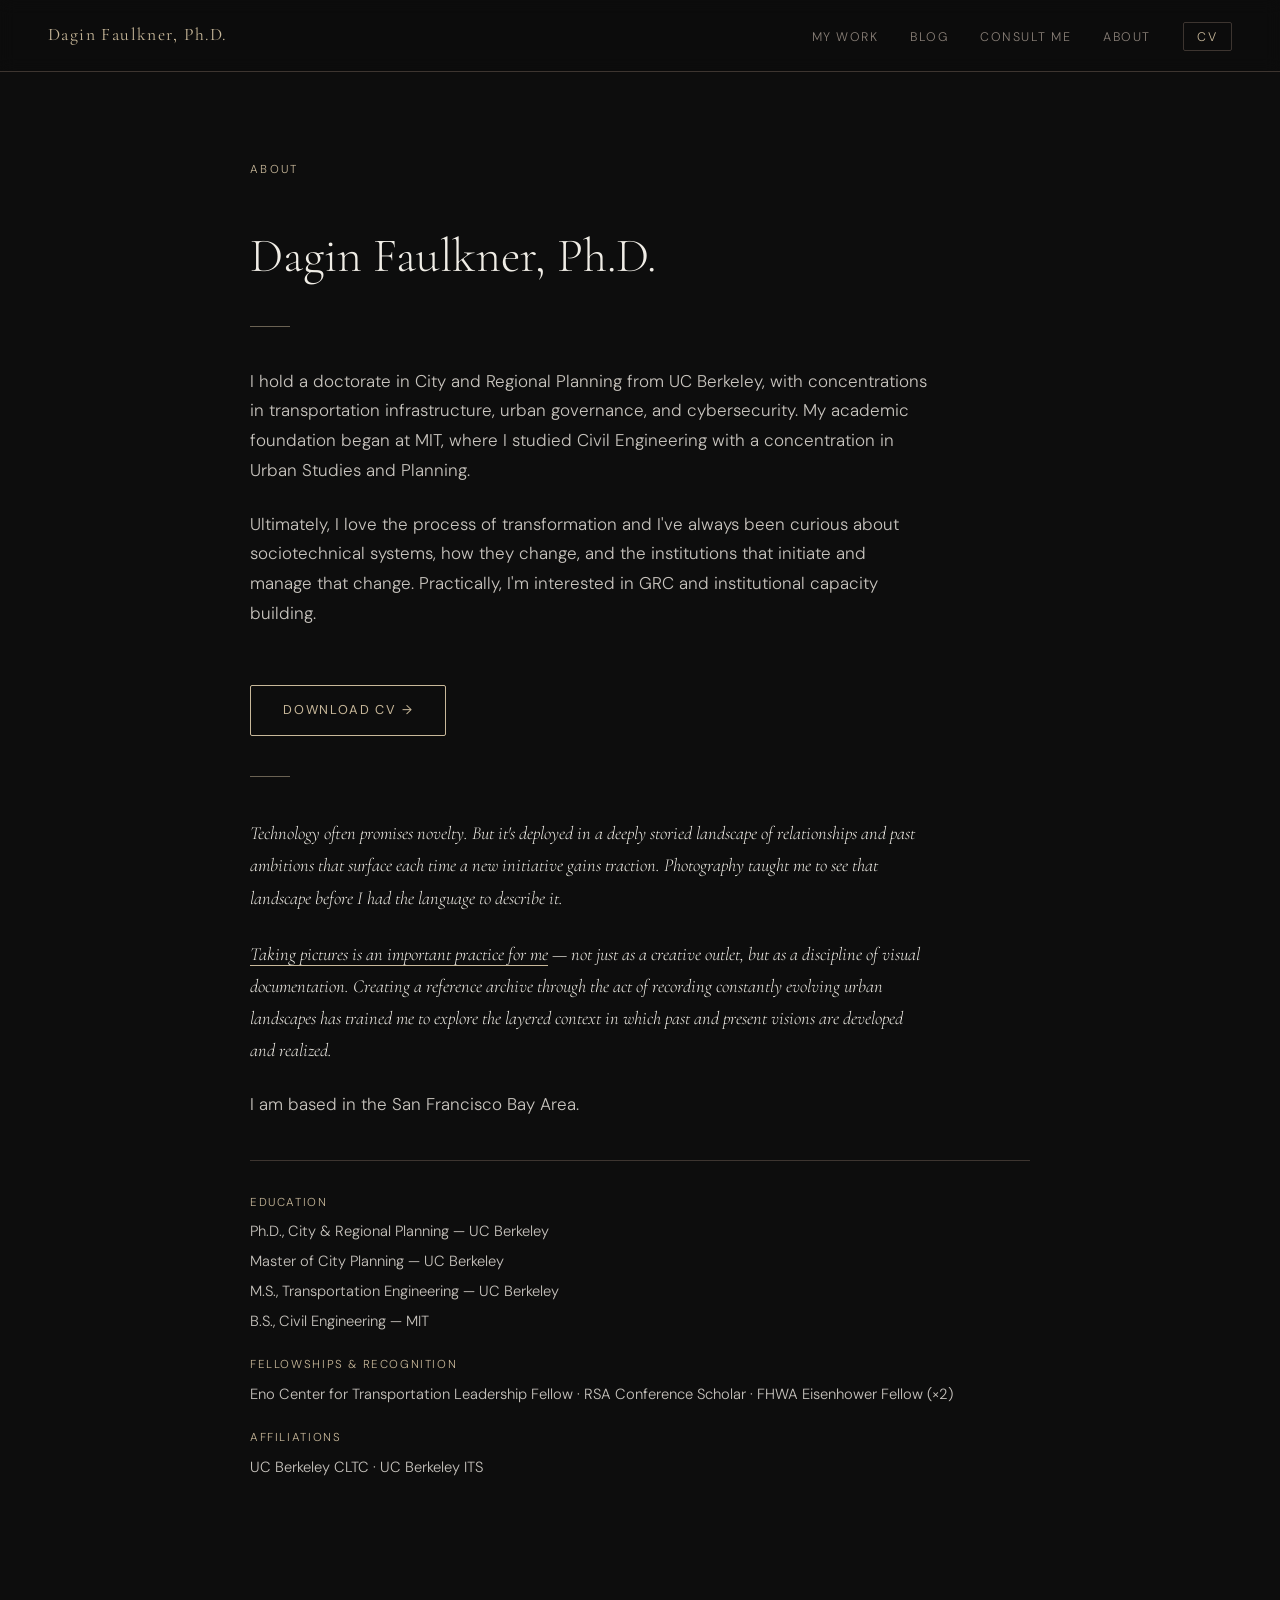
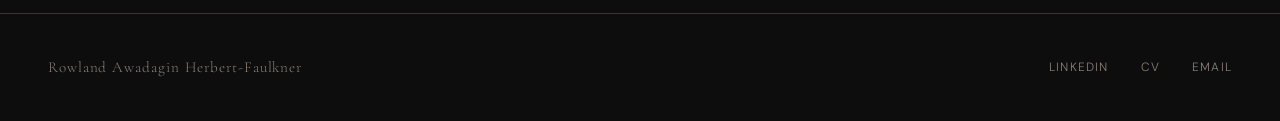
==== about.html @ 0e36449e "Add files via upload" ====
<!DOCTYPE html>
<html lang="en">
<head>
  <meta charset="UTF-8" />
  <meta name="viewport" content="width=device-width, initial-scale=1.0" />
  <title>About — Dagin Faulkner, Ph.D.</title>
  <meta name="description" content="Dagin Faulkner's background in city and regional planning, transportation engineering, and cybersecurity, from MIT to UC Berkeley." />
  <link rel="canonical" href="https://daginfaulkner.com/about.html" />
  <link rel="icon" href="/favicon.ico" sizes="any" />
  <link rel="icon" type="image/png" sizes="32x32" href="/favicon-32x32.png" />
  <link rel="icon" type="image/png" sizes="16x16" href="/favicon-16x16.png" />
  <link rel="apple-touch-icon" sizes="180x180" href="/apple-touch-icon.png" />

  <meta property="og:type" content="profile" />
  <meta property="og:url" content="https://daginfaulkner.com/about.html" />
  <meta property="og:title" content="About — Dagin Faulkner, Ph.D." />
  <meta property="og:description" content="Dagin Faulkner's background in city and regional planning, transportation engineering, and cybersecurity, from MIT to UC Berkeley." />
  <meta property="og:image" content="https://daginfaulkner.com/about-portrait.jpg" />

  <meta name="twitter:card" content="summary_large_image" />
  <meta name="twitter:title" content="About — Dagin Faulkner, Ph.D." />
  <meta name="twitter:description" content="Dagin Faulkner's background in city and regional planning, transportation engineering, and cybersecurity, from MIT to UC Berkeley." />
  <meta name="twitter:image" content="https://daginfaulkner.com/about-portrait.jpg" />

  <link rel="preconnect" href="https://fonts.googleapis.com" />
  <link rel="preconnect" href="https://fonts.gstatic.com" crossorigin />
  <link href="https://fonts.googleapis.com/css2?family=Cormorant+Garamond:ital,wght@0,300;0,400;0,600;1,300;1,400&family=DM+Sans:wght@300;400;500&display=swap" rel="stylesheet" />
  <link rel="stylesheet" href="style.css" />
</head>
<body>

  <nav>
    <a href="index.html" class="name">Dagin Faulkner, Ph.D.</a>
    <ul>
      <li><a href="index.html#publications">My Work</a></li>
      <li><a href="blog.html">Blog</a></li>
      <li><a href="index.html#collaborate">Consult Me</a></li>
      <li><a href="about.html">About</a></li>
      <li><a href="CV_Herbert-Faulkner_2026-07.pdf" target="_blank" class="cv-link">CV</a></li>
    </ul>
  </nav>

  <section id="about" class="page-section">
    <div class="section-inner">
      <span class="section-label">About</span>
      <h2>Dagin Faulkner, Ph.D.</h2>
      <div class="divider"></div>
      <p>I hold a doctorate in City and Regional Planning from UC Berkeley, with concentrations in transportation infrastructure, urban governance, and cybersecurity. My academic foundation began at MIT, where I studied Civil Engineering with a concentration in Urban Studies and Planning.</p>
      <p>Ultimately, I love the process of transformation and I've always been curious about sociotechnical systems, how they change, and the institutions that initiate and manage that change. Practically, I'm interested in GRC and institutional capacity building.</p>
      <a href="CV_Herbert-Faulkner_2026-07.pdf" target="_blank" class="cv-download">Download CV →</a>
      <div class="divider"></div>
      <p><em>Technology often promises novelty. But it's deployed in a deeply storied landscape of relationships and past ambitions that surface each time a new initiative gains traction. Photography taught me to see that landscape before I had the language to describe it.</em></p>
      <p><em><a href="https://shadowlitrepublic.myportfolio.com/" target="_blank" style="color: inherit; text-decoration: none; border-bottom: 1px solid var(--accent);">Taking pictures is an important practice for me</a> — not just as a creative outlet, but as a discipline of visual documentation. Creating a reference archive through the act of recording constantly evolving urban landscapes has trained me to explore the layered context in which past and present visions are developed and realized.</em></p>
      <p>I am based in the San Francisco Bay Area.</p>
      <div class="about-credentials">
        <div class="credential-item">
          <span class="credential-label">Education</span>
          <span class="credential-value">Ph.D., City & Regional Planning — UC Berkeley<br/>Master of City Planning — UC Berkeley<br/>M.S., Transportation Engineering — UC Berkeley<br/>B.S., Civil Engineering — MIT</span>
        </div>
        <div class="credential-item">
          <span class="credential-label">Fellowships & Recognition</span>
          <span class="credential-value">Eno Center for Transportation Leadership Fellow · RSA Conference Scholar · FHWA Eisenhower Fellow (×2)</span>
        </div>
        <div class="credential-item">
          <span class="credential-label">Affiliations</span>
          <span class="credential-value">UC Berkeley CLTC · UC Berkeley ITS</span>
        </div>
      </div>
    </div>
  </section>

  <footer>
    <span class="footer-name">Rowland Awadagin Herbert-Faulkner</span>
    <div class="footer-links">
      <a href="https://www.linkedin.com/in/daginfaulkner" target="_blank">LinkedIn</a>
      <a href="CV_Herbert-Faulkner_2026-07.pdf" target="_blank">CV</a>
      <a href="mailto:rowland@rowlandherbert.com">Email</a>
    </div>
  </footer>

</body>
</html>
---- style.css ----
*, *::before, *::after { box-sizing: border-box; margin: 0; padding: 0; }
    :root {
      --black:    #0D0D0D;
      --black-alt:#1A1A1A;
      --text:     #F0EDE6;
      --accent:   #C8B89A;
      --mid:      #3D3530;
      --muted:    #8A8078;
    }
    html { scroll-behavior: smooth; }
    body {
      background: var(--black);
      color: var(--text);
      font-family: 'DM Sans', sans-serif;
      font-weight: 300;
      font-size: 17px;
      line-height: 1.75;
      -webkit-font-smoothing: antialiased;
    }
    nav {
      position: fixed;
      top: 0; left: 0; right: 0;
      z-index: 100;
      display: flex;
      justify-content: space-between;
      align-items: center;
      padding: 1.25rem 3rem;
      background: rgba(13,13,13,0.92);
      backdrop-filter: blur(8px);
      border-bottom: 1px solid var(--mid);
    }
    nav .name {
      font-family: 'Cormorant Garamond', serif;
      font-weight: 400;
      font-size: 1.1rem;
      letter-spacing: 0.08em;
      color: var(--accent);
      text-decoration: none;
    }
    nav ul {
      list-style: none;
      display: flex;
      gap: 2rem;
      align-items: center;
    }
    nav ul a {
      color: var(--muted);
      text-decoration: none;
      font-size: 0.78rem;
      letter-spacing: 0.12em;
      text-transform: uppercase;
      transition: color 0.3s ease;
    }
    nav ul a:hover { color: var(--accent); }
    nav ul .cv-link {
      color: var(--accent);
      border: 1px solid var(--mid);
      padding: 0.35rem 0.85rem;
      border-radius: 2px;
      transition: background 0.3s ease, color 0.3s ease, border-color 0.3s ease;
    }
    nav ul .cv-link:hover {
      background: var(--accent);
      color: var(--black);
      border-color: var(--accent);
    }
    #hero {
      min-height: 100vh;
      position: relative;
      display: flex;
      flex-direction: column;
      justify-content: center;
      padding: 3.5rem 3rem 6rem;
      overflow: hidden;
    }
    .hero-bg {
      position: absolute;
      inset: 0;
      background-image: url('hero.jpg');
      background-size: cover;
      background-position: center;
      opacity: 0.25;
      z-index: 0;
    }
    .hero-inner {
      position: relative;
      z-index: 1;
      max-width: 1000px;
      margin: 0 auto;
      width: 100%;
      display: grid;
      grid-template-columns: 1fr 320px;
      grid-template-rows: auto;
      gap: 0 4rem;
      align-items: start;
    }
    .hero-text-col {
      grid-column: 1;
      grid-row: 1 / 5;
    }
    .hero-portrait {
      grid-column: 2;
      grid-row: 1 / 5;
      width: 100%;
      height: 580px;
      object-fit: cover;
      object-position: center top;
      border-radius: 4px;
      border: 2px solid var(--mid);
      opacity: 0;
      animation: fadeUp 0.8s ease forwards;
      animation-delay: 0.2s;
    }
    .hero-name {
      font-family: 'Cormorant Garamond', serif;
      font-weight: 300;
      font-size: clamp(2.8rem, 6vw, 4.5rem);
      line-height: 1.1;
      color: var(--text);
      margin-bottom: 0.5rem;
      opacity: 0;
      animation: fadeUp 0.8s ease forwards;
      animation-delay: 0.2s;
    }
    .hero-name em {
      font-style: italic;
      color: var(--accent);
      font-size: 0.7em;
      display: block;
      letter-spacing: 0.04em;
      margin-top: 0.1rem;
    }
    .top-banner {
      position: relative;
      z-index: 2;
      padding: 6rem 3rem 1.25rem;
      border-bottom: 1px solid rgba(200, 184, 154, 0.25);
      background: var(--black);
    }
    .top-banner ul {
      list-style: none;
      display: flex;
      flex-wrap: wrap;
      justify-content: center;
      row-gap: 0.6rem;
      column-gap: 0.5rem;
      max-width: 1000px;
      margin: 0 auto;
    }
    .top-banner ul li {
      font-size: 0.85rem;
      letter-spacing: 0.02em;
      text-transform: none;
      color: var(--muted);
      white-space: nowrap;
    }
    .top-banner ul li:not(:last-child)::after {
      content: '·';
      margin-left: 1.1rem;
      color: rgba(200, 184, 154, 0.4);
    }
    .hero-domains {
      margin-top: 2rem;
      margin-bottom: 0;
      opacity: 0;
      animation: fadeUp 0.8s ease forwards;
      animation-delay: 0.5s;
    }
    .hero-domains ul {
      list-style: none;
      display: flex;
      flex-direction: column;
      gap: 0.5rem;
    }
    .hero-domains ul li {
      font-size: 0.88rem;
      letter-spacing: 0.1em;
      text-transform: uppercase;
      color: var(--muted);
      display: flex;
      align-items: center;
      gap: 0.75rem;
    }
    .hero-domains ul li::before {
      content: '';
      display: inline-block;
      width: 20px;
      height: 1px;
      background: var(--accent);
      flex-shrink: 0;
    }
    .hero-followup {
      margin-top: 1.5rem;
    }
    .hero-body {
      max-width: 620px;
      opacity: 0;
      animation: fadeUp 0.8s ease forwards;
      animation-delay: 0.8s;
    }
    .hero-products {
      margin: 2rem 0;
      padding: 1.5rem 1.75rem;
      max-width: 620px;
      background: var(--black-alt);
      border-left: 2px solid var(--accent);
      border-radius: 4px;
      opacity: 0;
      animation: fadeUp 0.8s ease forwards;
      animation-delay: 0.5s;
    }
    .hero-products-label {
      font-size: 0.72rem;
      letter-spacing: 0.2em;
      text-transform: uppercase;
      color: var(--accent);
      margin-bottom: 1rem;
      display: block;
    }
    .hero-products ul {
      list-style: none;
      display: flex;
      flex-direction: column;
      gap: 1.1rem;
    }
    .hero-products ul li {
      font-size: 0.95rem;
      line-height: 1.6;
      color: #DAD5CC;
      display: flex;
      align-items: flex-start;
      gap: 0.75rem;
    }
    .hero-products ul li::before {
      content: '';
      display: inline-block;
      width: 6px;
      height: 6px;
      margin-top: 0.55em;
      border-radius: 50%;
      background: var(--accent);
      flex-shrink: 0;
    }
    .hero-body p {
      color: #C8C4BE;
      margin-bottom: 1.25rem;
      font-size: 1rem;
    }
    .hero-thesis {
      font-family: 'Cormorant Garamond', serif;
      font-style: italic;
      font-size: 1.5rem !important;
      color: var(--accent) !important;
      margin-top: 1.75rem !important;
      line-height: 1.4;
    }
    .hero-cta {
      margin-top: 1rem;
      opacity: 0;
      animation: fadeUp 0.8s ease forwards;
      animation-delay: 1.1s;
    }
    .hero-cta-tight {
      margin-top: 1rem;
    }
    .hero-cta a {
      display: inline-block;
      color: var(--accent);
      text-decoration: none;
      font-size: 0.82rem;
      letter-spacing: 0.14em;
      text-transform: uppercase;
      border-bottom: 1px solid var(--mid);
      padding-bottom: 0.25rem;
      transition: border-color 0.3s ease, color 0.3s ease;
    }
    .hero-cta a:hover { border-color: var(--accent); color: var(--text); }
    @keyframes fadeUp {
      from { opacity: 0; transform: translateY(14px); }
      to   { opacity: 1; transform: translateY(0); }
    }
    .hero-cta a.hero-cta-button {
      display: flex;
      align-items: center;
      justify-content: center;
      width: 100%;
      max-width: 680px;
      box-sizing: border-box;
      line-height: 1;
      padding: 0.95rem 1.5rem;
      border: 1px solid var(--accent);
      border-radius: 3px;
      color: var(--accent);
      text-decoration: none;
      font-size: 0.95rem;
      letter-spacing: 0.12em;
      text-transform: uppercase;
      transition: background 0.3s ease, color 0.3s ease;
    }
    .hero-cta a.hero-cta-button:hover {
      background: var(--accent);
      color: var(--black);
    }
    @media (prefers-reduced-motion: reduce) {
      .hero-name, .hero-domains, .hero-body, .hero-cta {
        animation: none; opacity: 1; transform: none;
      }
    }
    section { padding: 7rem 3rem; }
    section.page-section { padding-top: 10rem; }
    section:nth-of-type(even) { background: var(--black-alt); }
    .section-inner { max-width: 780px; margin: 0 auto; }
    .section-label {
      font-size: 0.72rem;
      letter-spacing: 0.2em;
      text-transform: uppercase;
      color: var(--accent);
      margin-bottom: 3rem;
      display: block;
    }
    h2 {
      font-family: 'Cormorant Garamond', serif;
      font-weight: 300;
      font-size: clamp(2rem, 4vw, 3rem);
      line-height: 1.2;
      color: var(--text);
      margin-bottom: 2rem;
    }
    p {
      color: #C8C4BE;
      margin-bottom: 1.5rem;
      max-width: 680px;
    }
    p:last-child { margin-bottom: 0; }
    em {
      font-family: 'Cormorant Garamond', serif;
      font-style: italic;
      font-size: 1.08em;
      color: var(--text);
    }
    .divider {
      width: 40px;
      height: 1px;
      background: var(--accent);
      margin: 2.5rem 0;
      opacity: 0.5;
    }
    .section-image {
      width: 100%;
      height: 100%;
      object-fit: cover;
      object-position: center;
      margin-bottom: 3rem;
      opacity: 0.75;
    }
    .pub-intro { margin-bottom: 3.5rem; }
    .pub-list {
      display: flex;
      flex-direction: column;
      gap: 3.5rem;
    }
    .pub-item {
      display: grid;
      grid-template-columns: 1fr 1fr;
      gap: 2.5rem;
      align-items: start;
    }
    .pub-item-image {
      width: 100%;
      height: 100%;
      object-fit: cover;
      object-position: center;
      opacity: 0.8;
    }
    .pub-content {
      border-left: 2px solid var(--accent);
      padding-left: 1.75rem;
    }
    .pub-title {
      font-family: 'Cormorant Garamond', serif;
      font-weight: 600;
      font-size: 1.2rem;
      color: var(--text);
      margin-bottom: 0.25rem;
      line-height: 1.3;
    }
    .pub-meta {
      font-size: 0.78rem;
      letter-spacing: 0.08em;
      color: var(--muted);
      text-transform: uppercase;
      margin-bottom: 0.85rem;
    }
    .pub-desc {
      font-size: 0.95rem;
      color: #A8A49E;
      line-height: 1.75;
      margin-bottom: 0.75rem;
      max-width: 100%;
    }
    .pub-link {
      font-size: 0.78rem;
      letter-spacing: 0.1em;
      text-transform: uppercase;
      color: var(--accent);
      text-decoration: none;
      border-bottom: 1px solid var(--mid);
      padding-bottom: 0.1rem;
      transition: border-color 0.3s ease;
    }
    .pub-link:hover { border-color: var(--accent); }
    #collaborate .section-inner { max-width: 620px; }
    .form-group { margin-bottom: 1.75rem; }
    label {
      display: block;
      font-size: 0.75rem;
      letter-spacing: 0.14em;
      text-transform: uppercase;
      color: var(--muted);
      margin-bottom: 0.6rem;
    }
    input, textarea {
      width: 100%;
      background: var(--black-alt);
      border: 1px solid var(--mid);
      color: var(--text);
      font-family: 'DM Sans', sans-serif;
      font-size: 0.95rem;
      font-weight: 300;
      padding: 0.85rem 1rem;
      border-radius: 2px;
      outline: none;
      transition: border-color 0.3s ease;
    }
    input:focus, textarea:focus { border-color: var(--accent); }
    textarea { min-height: 140px; resize: vertical; }
    .submit-btn {
      display: inline-block;
      margin-top: 0.5rem;
      padding: 0.9rem 2.5rem;
      background: transparent;
      border: 1px solid var(--accent);
      color: var(--accent);
      font-family: 'DM Sans', sans-serif;
      font-size: 0.8rem;
      font-weight: 400;
      letter-spacing: 0.14em;
      text-transform: uppercase;
      cursor: pointer;
      border-radius: 2px;
      transition: background 0.3s ease, color 0.3s ease;
    }
    .submit-btn:hover { background: var(--accent); color: var(--black); }
    .about-portrait {
      width: 200px;
      height: 200px;
      object-fit: cover;
      object-position: center top;
      border-radius: 50%;
      border: 2px solid var(--mid);
      float: right;
      margin: 0 0 2rem 2.5rem;
    }
    .about-credentials {
      border-top: 1px solid var(--mid);
      padding-top: 2rem;
      margin-top: 2.5rem;
      clear: both;
    }
    .credential-item { margin-bottom: 1.25rem; }
    .credential-label {
      font-size: 0.72rem;
      letter-spacing: 0.14em;
      text-transform: uppercase;
      color: var(--accent);
      display: block;
      margin-bottom: 0.2rem;
    }
    .credential-value {
      font-size: 0.92rem;
      color: #C8C4BE;
      line-height: 1.5;
    }
    .cv-download {
      display: inline-block;
      margin-top: 2rem;
      padding: 0.85rem 2rem;
      background: transparent;
      border: 1px solid var(--accent);
      color: var(--accent);
      font-family: 'DM Sans', sans-serif;
      font-size: 0.8rem;
      font-weight: 400;
      letter-spacing: 0.14em;
      text-transform: uppercase;
      text-decoration: none;
      border-radius: 2px;
      transition: background 0.3s ease, color 0.3s ease;
    }
    .cv-download:hover { background: var(--accent); color: var(--black); }
    footer {
      background: var(--black);
      border-top: 1px solid var(--mid);
      padding: 2.5rem 3rem;
      display: flex;
      justify-content: space-between;
      align-items: center;
    }
    .footer-name {
      font-family: 'Cormorant Garamond', serif;
      font-size: 0.95rem;
      color: var(--muted);
      letter-spacing: 0.06em;
    }
    .footer-links { display: flex; gap: 2rem; }
    .footer-links a {
      font-size: 0.75rem;
      letter-spacing: 0.1em;
      text-transform: uppercase;
      color: var(--muted);
      text-decoration: none;
      transition: color 0.3s ease;
    }
    .footer-links a:hover { color: var(--accent); }
    .page-header {
      padding: 9rem 3rem 2rem;
      max-width: 780px;
      margin: 0 auto;
    }
    .blog-list {
      display: flex;
      flex-direction: column;
      gap: 3rem;
    }
    .blog-item {
      border-left: 2px solid var(--accent);
      padding-left: 1.75rem;
    }
    .blog-title {
      font-family: 'Cormorant Garamond', serif;
      font-weight: 600;
      font-size: 1.4rem;
      color: var(--text);
      margin-bottom: 0.25rem;
      line-height: 1.3;
    }
    .blog-meta {
      font-size: 0.78rem;
      letter-spacing: 0.08em;
      color: var(--muted);
      text-transform: uppercase;
      margin-bottom: 0.85rem;
    }
    .blog-excerpt {
      font-size: 0.95rem;
      color: #A8A49E;
      line-height: 1.75;
      margin-bottom: 0.75rem;
      max-width: 100%;
    }
    .blog-link {
      font-size: 0.78rem;
      letter-spacing: 0.1em;
      text-transform: uppercase;
      color: var(--accent);
      text-decoration: none;
      border-bottom: 1px solid var(--mid);
      padding-bottom: 0.1rem;
      transition: border-color 0.3s ease;
    }
    .blog-link:hover { border-color: var(--accent); }
    .post-meta {
      font-size: 0.78rem;
      letter-spacing: 0.08em;
      color: var(--muted);
      text-transform: uppercase;
      margin-bottom: 2.5rem;
    }
    .post-body h3 {
      font-family: 'Cormorant Garamond', serif;
      font-style: italic;
      font-weight: 400;
      font-size: 1.4rem;
      color: var(--accent);
      margin: 2.5rem 0 1.25rem;
    }
    .post-body blockquote {
      border-left: 2px solid var(--accent);
      padding-left: 1.5rem;
      margin: 2rem 0;
      font-family: 'Cormorant Garamond', serif;
      font-style: italic;
      font-size: 1.15rem;
      color: var(--text);
      line-height: 1.5;
    }
    .post-body blockquote cite {
      display: block;
      font-family: 'DM Sans', sans-serif;
      font-style: normal;
      font-size: 0.78rem;
      letter-spacing: 0.08em;
      text-transform: uppercase;
      color: var(--muted);
      margin-top: 0.75rem;
    }
    .post-body ul {
      margin: 0 0 1.5rem 1.25rem;
      max-width: 680px;
    }
    .post-body ul li {
      color: #C8C4BE;
      margin-bottom: 0.6rem;
      line-height: 1.6;
    }
    .sources {
      margin-top: 3.5rem;
      padding-top: 2rem;
      border-top: 1px solid var(--mid);
    }
    .sources h3 {
      font-family: 'Cormorant Garamond', serif;
      font-weight: 400;
      font-size: 1.1rem;
      color: var(--text);
      margin-bottom: 1.25rem;
      font-style: normal;
    }
    .sources ol {
      margin-left: 1.25rem;
    }
    .sources li {
      font-size: 0.85rem;
      color: var(--muted);
      line-height: 1.6;
      margin-bottom: 1rem;
      max-width: 680px;
    }
    .sources li a {
      color: var(--accent);
      text-decoration: none;
      border-bottom: 1px solid var(--mid);
      transition: border-color 0.3s ease;
    }
    .sources li a:hover { border-color: var(--accent); }
    .back-link {
      display: inline-block;
      margin-top: 3rem;
      font-size: 0.78rem;
      letter-spacing: 0.1em;
      text-transform: uppercase;
      color: var(--accent);
      text-decoration: none;
      border-bottom: 1px solid var(--mid);
      padding-bottom: 0.15rem;
      transition: border-color 0.3s ease;
    }
    .back-link:hover { border-color: var(--accent); }
    @media (max-width: 700px) {
      .page-header { padding: 7rem 1.5rem 1.5rem; }
    }
    @media (max-width: 700px) {
      nav { padding: 1rem 1.5rem; }
      nav .name { font-size: 0; }
      nav .name::after { content: 'DF'; font-size: 0.9rem; letter-spacing: 0.1em; color: var(--accent); font-family: 'Cormorant Garamond', serif; }
      nav ul { gap: 0.75rem; }
      nav ul .cv-link { display: none; }
      .top-banner { padding: 5rem 1.5rem 1.25rem; }
      .top-banner ul { justify-content: flex-start; flex-direction: column; row-gap: 0.65rem; }
      .top-banner ul li::after { content: none; }
      .top-banner ul li { white-space: normal; }
      #hero { padding: 2rem 1.5rem 4rem; }
      .hero-inner { display: flex; flex-direction: column; }
      .hero-text-col { order: 1; }
      .hero-portrait { order: 2; grid-column: unset; grid-row: unset; width: 100%; height: 580px; margin-top: 2rem; }
      section { padding: 5rem 1.5rem; }
      section.page-section { padding-top: 8rem; }
      .pub-item { grid-template-columns: 1fr; }
      footer { flex-direction: column; gap: 1.5rem; text-align: center; }
    }
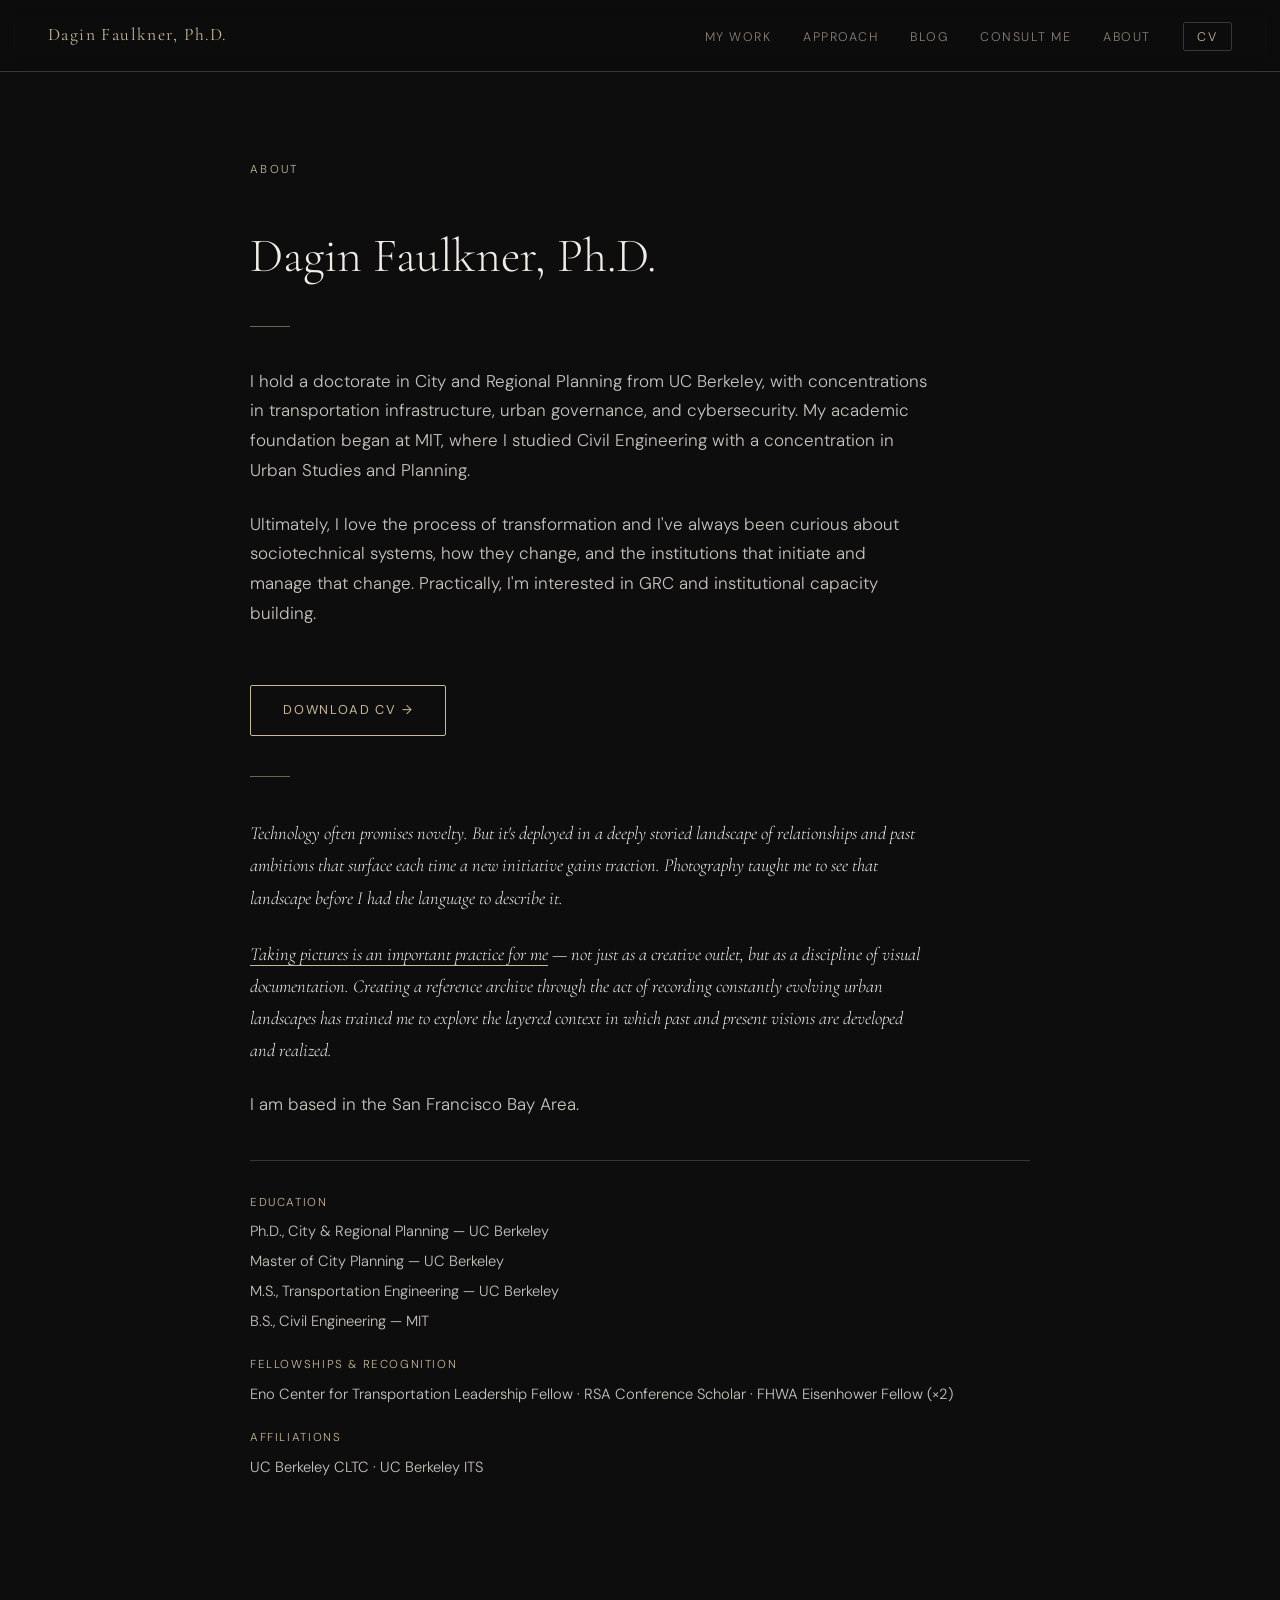
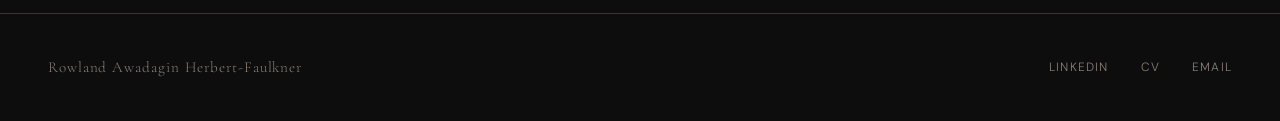
==== commit a2b30fbe: "Add files via upload" ====
--- a/about.html
+++ b/about.html
@@ -33,10 +33,11 @@
     <a href="index.html" class="name">Dagin Faulkner, Ph.D.</a>
     <ul>
       <li><a href="index.html#publications">My Work</a></li>
+      <li><a href="goal-led-approach.html">Approach</a></li>
       <li><a href="blog.html">Blog</a></li>
       <li><a href="index.html#collaborate">Consult Me</a></li>
       <li><a href="about.html">About</a></li>
-      <li><a href="CV_Herbert-Faulkner_2026-07.pdf" target="_blank" class="cv-link">CV</a></li>
+      <li><a href="CV_Herbert-Faulkner (2026-08).pdf" target="_blank" class="cv-link">CV</a></li>
     </ul>
   </nav>
 
@@ -47,7 +48,7 @@
       <div class="divider"></div>
       <p>I hold a doctorate in City and Regional Planning from UC Berkeley, with concentrations in transportation infrastructure, urban governance, and cybersecurity. My academic foundation began at MIT, where I studied Civil Engineering with a concentration in Urban Studies and Planning.</p>
       <p>Ultimately, I love the process of transformation and I've always been curious about sociotechnical systems, how they change, and the institutions that initiate and manage that change. Practically, I'm interested in GRC and institutional capacity building.</p>
-      <a href="CV_Herbert-Faulkner_2026-07.pdf" target="_blank" class="cv-download">Download CV →</a>
+      <a href="CV_Herbert-Faulkner (2026-08).pdf" target="_blank" class="cv-download">Download CV →</a>
       <div class="divider"></div>
       <p><em>Technology often promises novelty. But it's deployed in a deeply storied landscape of relationships and past ambitions that surface each time a new initiative gains traction. Photography taught me to see that landscape before I had the language to describe it.</em></p>
       <p><em><a href="https://shadowlitrepublic.myportfolio.com/" target="_blank" style="color: inherit; text-decoration: none; border-bottom: 1px solid var(--accent);">Taking pictures is an important practice for me</a> — not just as a creative outlet, but as a discipline of visual documentation. Creating a reference archive through the act of recording constantly evolving urban landscapes has trained me to explore the layered context in which past and present visions are developed and realized.</em></p>
@@ -73,7 +74,7 @@
     <span class="footer-name">Rowland Awadagin Herbert-Faulkner</span>
     <div class="footer-links">
       <a href="https://www.linkedin.com/in/daginfaulkner" target="_blank">LinkedIn</a>
-      <a href="CV_Herbert-Faulkner_2026-07.pdf" target="_blank">CV</a>
+      <a href="CV_Herbert-Faulkner (2026-08).pdf" target="_blank">CV</a>
       <a href="mailto:rowland@rowlandherbert.com">Email</a>
     </div>
   </footer>
--- a/style.css
+++ b/style.css
@@ -608,6 +608,26 @@
       margin: 0 0 1.5rem 1.25rem;
       max-width: 680px;
     }
+    .post-pullquote {
+      font-family: 'Cormorant Garamond', serif;
+      font-style: italic;
+      font-size: 1.5rem;
+      color: var(--accent);
+      line-height: 1.4;
+      margin: 2.5rem 0;
+      max-width: 680px;
+    }
+    .post-emphasis {
+      font-family: 'Cormorant Garamond', serif;
+      font-style: italic;
+      font-size: 1.05rem;
+      color: var(--accent);
+      border-left: 2px solid var(--mid);
+      padding-left: 1.25rem;
+      line-height: 1.5;
+      margin: 1.5rem 0;
+      max-width: 680px;
+    }
     .post-body ul li {
       color: #C8C4BE;
       margin-bottom: 0.6rem;
@@ -656,6 +676,11 @@
       transition: border-color 0.3s ease;
     }
     .back-link:hover { border-color: var(--accent); }
+    .diagram-wide {
+      max-width: 1300px;
+      margin: 0 auto;
+      padding: 0 1rem;
+    }
     @media (max-width: 700px) {
       .page-header { padding: 7rem 1.5rem 1.5rem; }
     }
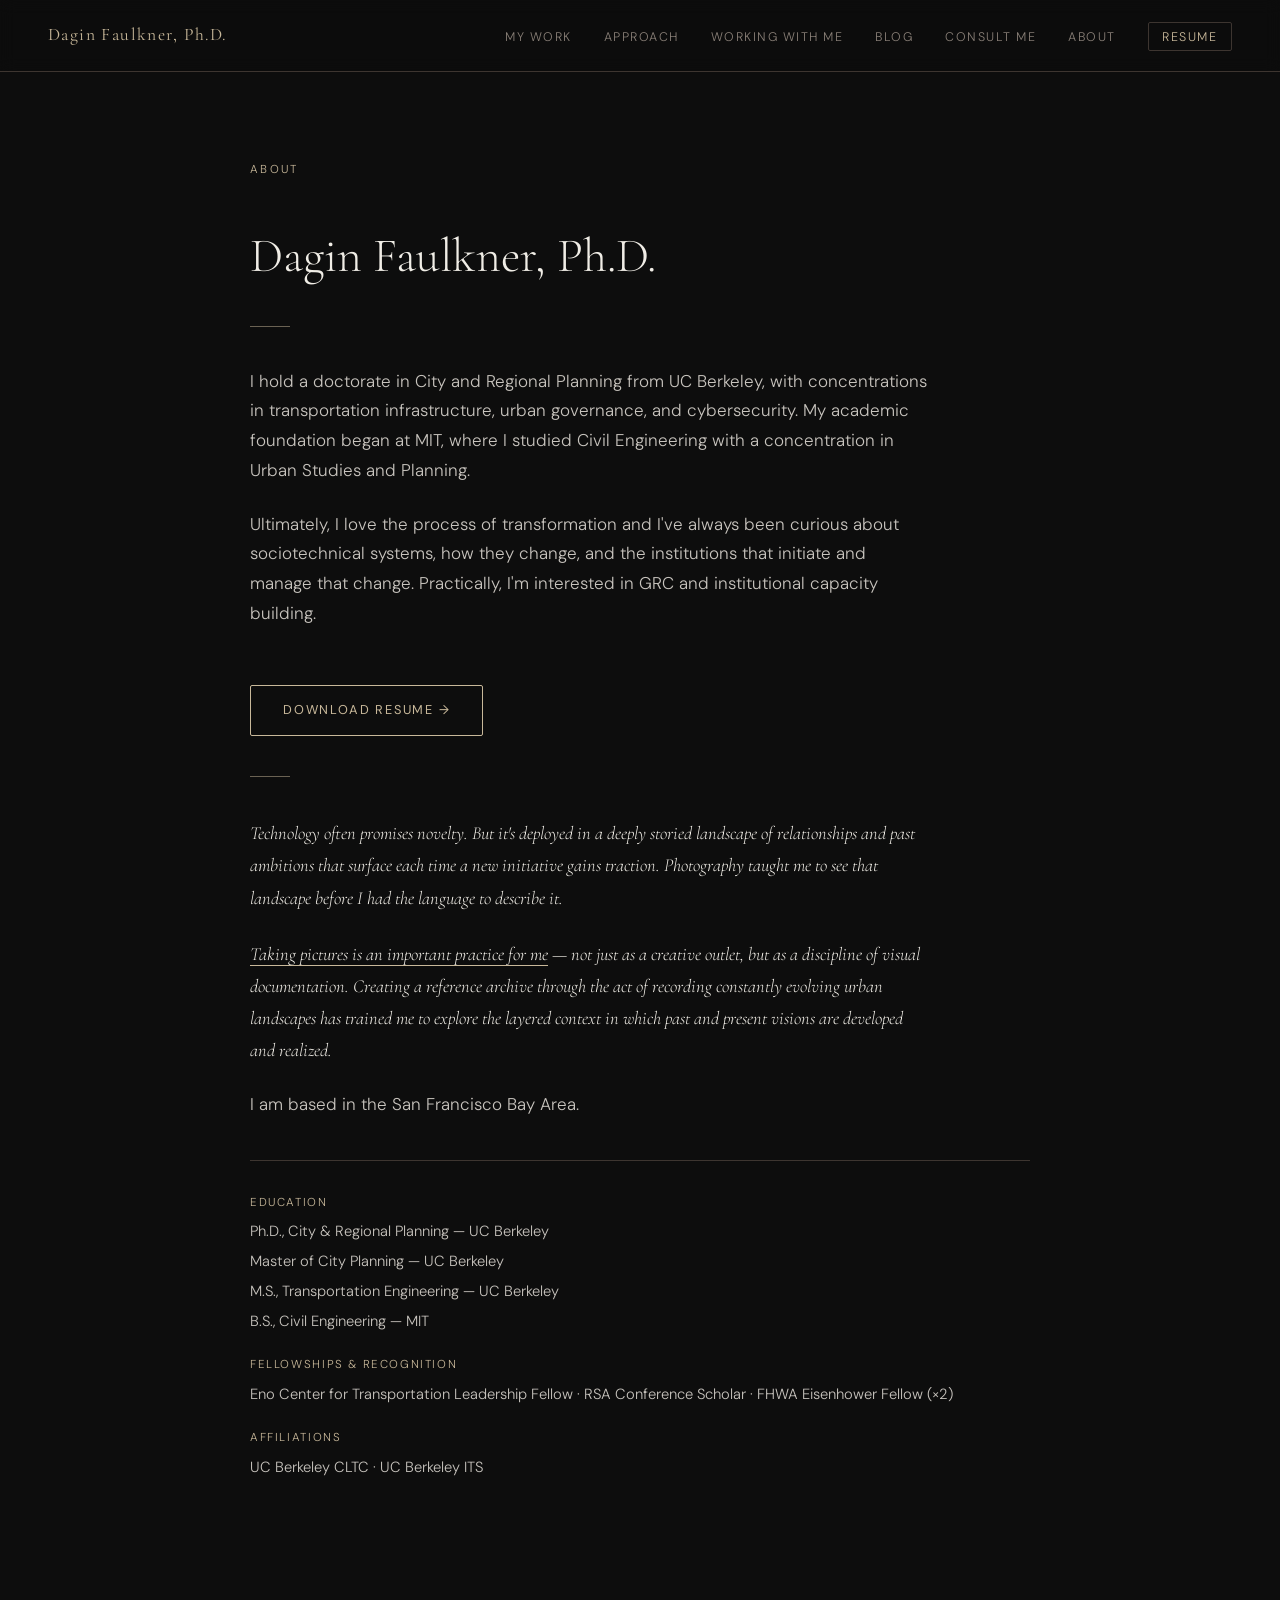
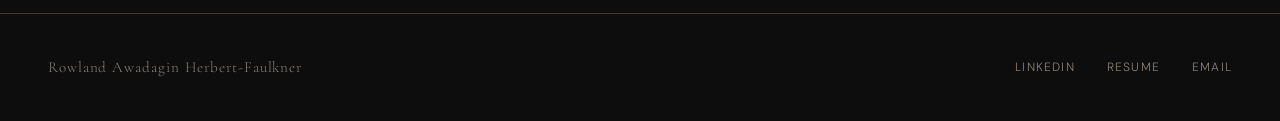
==== commit cb892e60: "Add files via upload" ====
--- a/about.html
+++ b/about.html
@@ -34,10 +34,11 @@
     <ul>
       <li><a href="index.html#publications">My Work</a></li>
       <li><a href="goal-led-approach.html">Approach</a></li>
+      <li><a href="working-with-me.html">Working with Me</a></li>
       <li><a href="blog.html">Blog</a></li>
       <li><a href="index.html#collaborate">Consult Me</a></li>
       <li><a href="about.html">About</a></li>
-      <li><a href="CV_Herbert-Faulkner (2026-08).pdf" target="_blank" class="cv-link">CV</a></li>
+      <li><a href="ResumeGeneral_Herbert-Faulkner_2026-10.pdf" target="_blank" class="cv-link">Resume</a></li>
     </ul>
   </nav>
 
@@ -48,7 +49,7 @@
       <div class="divider"></div>
       <p>I hold a doctorate in City and Regional Planning from UC Berkeley, with concentrations in transportation infrastructure, urban governance, and cybersecurity. My academic foundation began at MIT, where I studied Civil Engineering with a concentration in Urban Studies and Planning.</p>
       <p>Ultimately, I love the process of transformation and I've always been curious about sociotechnical systems, how they change, and the institutions that initiate and manage that change. Practically, I'm interested in GRC and institutional capacity building.</p>
-      <a href="CV_Herbert-Faulkner (2026-08).pdf" target="_blank" class="cv-download">Download CV →</a>
+      <a href="ResumeGeneral_Herbert-Faulkner_2026-10.pdf" target="_blank" class="cv-download">Download Resume →</a>
       <div class="divider"></div>
       <p><em>Technology often promises novelty. But it's deployed in a deeply storied landscape of relationships and past ambitions that surface each time a new initiative gains traction. Photography taught me to see that landscape before I had the language to describe it.</em></p>
       <p><em><a href="https://shadowlitrepublic.myportfolio.com/" target="_blank" style="color: inherit; text-decoration: none; border-bottom: 1px solid var(--accent);">Taking pictures is an important practice for me</a> — not just as a creative outlet, but as a discipline of visual documentation. Creating a reference archive through the act of recording constantly evolving urban landscapes has trained me to explore the layered context in which past and present visions are developed and realized.</em></p>
@@ -74,7 +75,7 @@
     <span class="footer-name">Rowland Awadagin Herbert-Faulkner</span>
     <div class="footer-links">
       <a href="https://www.linkedin.com/in/daginfaulkner" target="_blank">LinkedIn</a>
-      <a href="CV_Herbert-Faulkner (2026-08).pdf" target="_blank">CV</a>
+      <a href="ResumeGeneral_Herbert-Faulkner_2026-10.pdf" target="_blank">Resume</a>
       <a href="mailto:rowland@rowlandherbert.com">Email</a>
     </div>
   </footer>
